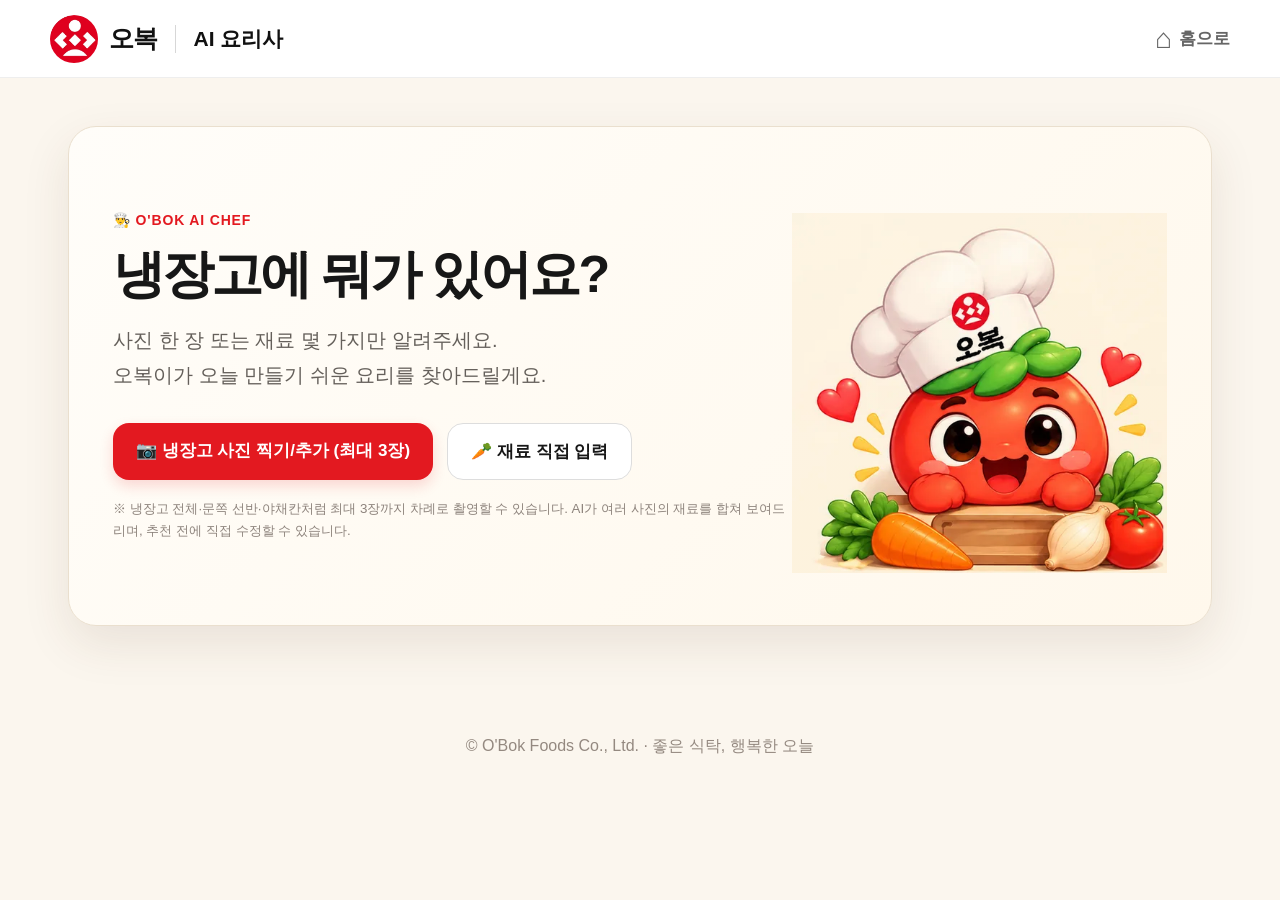
==== chef/index.html @ 9f9d56bb "Add files via upload" ====
<!doctype html>
<html lang="ko">
<head>
<meta charset="utf-8">
<meta name="viewport" content="width=device-width,initial-scale=1">
<title>오복 AI 요리사 | 오복식품</title>
<meta name="description" content="냉장고 사진이나 재료를 알려주면 오복이가 만들 수 있는 요리를 추천해드립니다.">
<link rel="stylesheet" href="obok-chef.css?v=5.2">
</head>
<body>
<header class="topbar">
  <a class="brand" href="../">
    <img class="brand-symbol" src="obok-symbol.webp" alt="오복 로고">
    <strong>오복</strong>
    <span>AI 요리사</span>
  </a>
  <a class="home" href="../"><span class="home-icon">⌂</span> 홈으로</a>
</header>

<main>
  <section class="hero card">
    <div class="hero-copy">
      <span class="eyebrow">👨‍🍳 O'BOK AI CHEF</span>
      <h1>냉장고에 뭐가 있어요?</h1>
      <p>사진 한 장 또는 재료 몇 가지만 알려주세요.<br>오복이가 오늘 만들기 쉬운 요리를 찾아드릴게요.</p>
      <div class="actions">
        <label class="primary upload">📷 냉장고 사진 찍기/추가 (최대 3장)
          <input id="photo" type="file" accept="image/*" capture="environment" multiple>
        </label>
        <button class="secondary" id="manualBtn">🥕 재료 직접 입력</button>
      </div>
      <small>※ 냉장고 전체·문쪽 선반·야채칸처럼 최대 3장까지 차례로 촬영할 수 있습니다. AI가 여러 사진의 재료를 합쳐 보여드리며, 추천 전에 직접 수정할 수 있습니다.</small>
    </div>
    <div class="chef-wrap">
      <img src="obok-chef.webp" alt="요리사 모자를 쓴 오복이">
    </div>
  </section>

  <section id="ingredients" class="card hidden">
    <div class="section-title">
      <div><span class="eyebrow">STEP 1</span><h2>오복이가 찾은 재료예요</h2></div>
      <span class="bubble">맞는지 확인해 주세요!</span>
    </div>
    <div id="photoName" class="photo-note"></div>
    <div class="chips" id="chips"></div>
    <div class="add-row">
      <input id="ingredientInput" placeholder="예: 두부, 감자, 닭고기">
      <button id="addBtn">+ 추가</button>
    </div>
    <div class="prefs">
      <label>인원<select id="people"><option>1명</option><option selected>2명</option><option>3~4명</option><option>5명 이상</option></select></label>
      <label>조리시간<select id="time"><option>10분 이내</option><option selected>20분 이내</option><option>30분 이내</option><option>상관없음</option></select></label>
    </div>
    <button class="primary wide" id="recommendBtn">🍳 이 재료로 요리 추천받기</button>
  </section>

  <section id="recommendations" class="hidden">
    <div class="section-head"><span class="eyebrow">STEP 2</span><h2>오늘은 이 요리 어때요?</h2><p>냉장고 재료를 최대한 활용한 쉬운 메뉴예요.</p></div>
    <div class="recipe-grid" id="recipeGrid"></div>
  </section>

  <section id="detail" class="card hidden">
    <button class="back" id="backBtn">← 다른 메뉴 보기</button>
    <div id="detailContent"></div>
  </section>
</main>

<footer>© O'Bok Foods Co., Ltd. · 좋은 식탁, 행복한 오늘</footer>
<script src="config.js?v=5.2"></script>
<script src="obok-chef.js?v=5.2"></script>
</body>
</html>
---- chef/obok-chef.css ----
:root{--red:#e31920;--red2:#b71016;--cream:#fffaf1;--ink:#171717;--muted:#6f6a66;--line:#eadfce;--green:#3f8d43;--shadow:0 18px 48px rgba(76,52,34,.10)}
*{box-sizing:border-box}
body{margin:0;background:#fbf6ee;color:var(--ink);font-family:Pretendard,"Noto Sans KR","Apple SD Gothic Neo",sans-serif}
.topbar{height:78px;background:#fff;display:flex;align-items:center;justify-content:space-between;padding:0 max(24px,calc((100vw - 1180px)/2));border-bottom:1px solid #eee;position:sticky;top:0;z-index:10}
.brand{display:flex;align-items:center;gap:11px;text-decoration:none;color:#111}
.brand-symbol{width:48px;height:48px;object-fit:contain;border-radius:50%}
.brand strong{font-size:25px;font-weight:900;letter-spacing:-.05em}
.brand span{font-size:21px;font-weight:800;border-left:1px solid #d7d7d7;padding-left:18px;margin-left:7px}
.home{color:#666;text-decoration:none;font-weight:800;font-size:17px;display:flex;align-items:center;gap:7px}
.home-icon{font-size:28px;line-height:1}
main{max-width:1180px;margin:auto;padding:48px 18px 80px}
.card{background:#fff;border:1px solid var(--line);border-radius:28px;box-shadow:var(--shadow);padding:32px}
.hero{display:grid;grid-template-columns:1.45fr .8fr;align-items:center;min-height:500px;background:linear-gradient(135deg,#fffdf9,#fff8ec);padding:52px 44px}
.eyebrow{font-size:14px;font-weight:900;color:var(--red);letter-spacing:.06em}
.hero h1{font-size:52px;line-height:1.12;margin:16px 0 20px;letter-spacing:-.055em}
.hero p{font-size:20px;line-height:1.75;color:#65605b;margin:0}
.hero small{display:block;color:#8d837c;margin-top:18px;line-height:1.6}
.chef-wrap{display:flex;align-items:flex-end;justify-content:center;height:100%}
.chef-wrap img{width:min(100%,465px);display:block;mix-blend-mode:multiply}
.actions{display:flex;gap:14px;flex-wrap:wrap;margin-top:30px}
button,.upload{border:0;border-radius:16px;padding:16px 23px;font-size:17px;font-weight:900;cursor:pointer;transition:.18s}
.primary{background:var(--red);color:#fff;box-shadow:0 6px 14px rgba(227,25,32,.16)}
.primary:hover{background:var(--red2);transform:translateY(-1px)}
.secondary{background:#fff;color:var(--ink);border:1px solid #ddd}
.secondary:hover{background:#fafafa}
.upload input{display:none}.wide{width:100%;margin-top:18px}.hidden{display:none!important}
#ingredients{margin-top:26px}.section-title{display:flex;justify-content:space-between;gap:14px;align-items:flex-start}
.section-title h2,.section-head h2{margin:6px 0 8px;font-size:30px}.bubble{background:#fff0e7;border-radius:999px;padding:10px 14px;color:#995135;font-size:13px;font-weight:800}
.photo-note{margin-top:12px;color:var(--green);font-weight:800}.chips{display:flex;gap:9px;flex-wrap:wrap;margin:20px 0}
.chip{background:#fff7ec;border:1px solid #f1d9b8;padding:10px 13px;border-radius:999px;font-weight:800;display:flex;align-items:center;gap:8px}
.chip button{padding:0;background:none;color:#b66;font-size:18px}.add-row{display:flex;gap:8px}
.add-row input{flex:1;padding:14px 16px;border:1px solid #ddd;border-radius:14px;font-size:16px}.add-row button{background:#312c28;color:#fff}
.prefs{display:grid;grid-template-columns:1fr 1fr;gap:12px;margin-top:18px}
.prefs label{display:flex;align-items:center;justify-content:space-between;background:#faf7f2;padding:12px 14px;border-radius:14px;font-weight:800}
.prefs select{border:0;background:transparent;font-size:15px}.section-head{margin:38px 4px 18px}.section-head p{color:var(--muted)}
.recipe-grid{display:grid;grid-template-columns:repeat(3,1fr);gap:16px}
.recipe{background:#fff;border:1px solid var(--line);border-radius:22px;padding:20px;box-shadow:var(--shadow);cursor:pointer;transition:.2s}
.recipe:hover{transform:translateY(-4px)}.recipe .emoji{font-size:42px}.recipe h3{margin:10px 0 8px;font-size:22px}.meta{color:#7c7066;font-size:14px}
.product-badge{display:inline-block;margin-top:12px;background:#fff0ed;color:var(--red);padding:7px 10px;border-radius:999px;font-size:13px;font-weight:900}
.back{background:none;padding:0;color:#777}.recipe-title{font-size:36px;margin:10px 0}.lead{color:#655c55;line-height:1.7}
.steps{display:grid;grid-template-columns:repeat(2,1fr);gap:12px;margin:22px 0}.step{background:var(--cream);padding:18px;border-radius:18px;border:1px solid #f0e0c7}
.step b{display:block;color:var(--red);margin-bottom:7px}.shop{margin-top:28px;border-top:1px solid #eee;padding-top:22px}.shop h3{font-size:26px;margin:0 0 14px}
.product{display:flex;align-items:center;gap:16px;padding:15px;border:1px solid #eee;border-radius:16px;margin:10px 0}.product img{width:70px;height:85px;object-fit:contain}
.product-copy{flex:1}.product-copy b{font-size:18px}.product-copy p{margin:5px 0;color:#736860;font-size:14px}
.buy{display:inline-block;background:var(--red);color:white;padding:10px 14px;border-radius:12px;text-decoration:none;font-weight:900}.buy.disabled{background:#aaa;pointer-events:none}
footer{text-align:center;color:#948980;padding:30px}
@media(max-width:760px){
 .topbar{height:64px;padding:0 14px}.brand-symbol{width:36px;height:36px}.brand strong{font-size:20px}.brand span{font-size:17px;padding-left:11px;margin-left:2px}.home{font-size:0}.home-icon{font-size:28px}
 main{padding:14px 12px 52px}.card{border-radius:22px;padding:20px}.hero{grid-template-columns:1fr;min-height:auto;padding:26px 22px 18px}
 .hero h1{font-size:38px;margin-top:12px}.hero p{font-size:16px}.chef-wrap{order:-1;height:auto;margin:-4px 0 8px}.chef-wrap img{width:270px}
 .actions{flex-direction:column;margin-top:22px}.actions>*{width:100%;text-align:center}.hero small{font-size:12px}
 .section-title{display:block}.bubble{display:inline-block;margin-top:8px}.prefs{grid-template-columns:1fr}.recipe-grid{grid-template-columns:1fr}
 .steps{grid-template-columns:1fr}.recipe-title{font-size:30px}.product{align-items:flex-start;flex-wrap:wrap}.product-copy{min-width:180px}
}

.photo-note[data-type="loading"]{color:#8a5b00}
.photo-note[data-type="success"]{color:#2f7d32}
.photo-note[data-type="error"]{color:#b3261e}
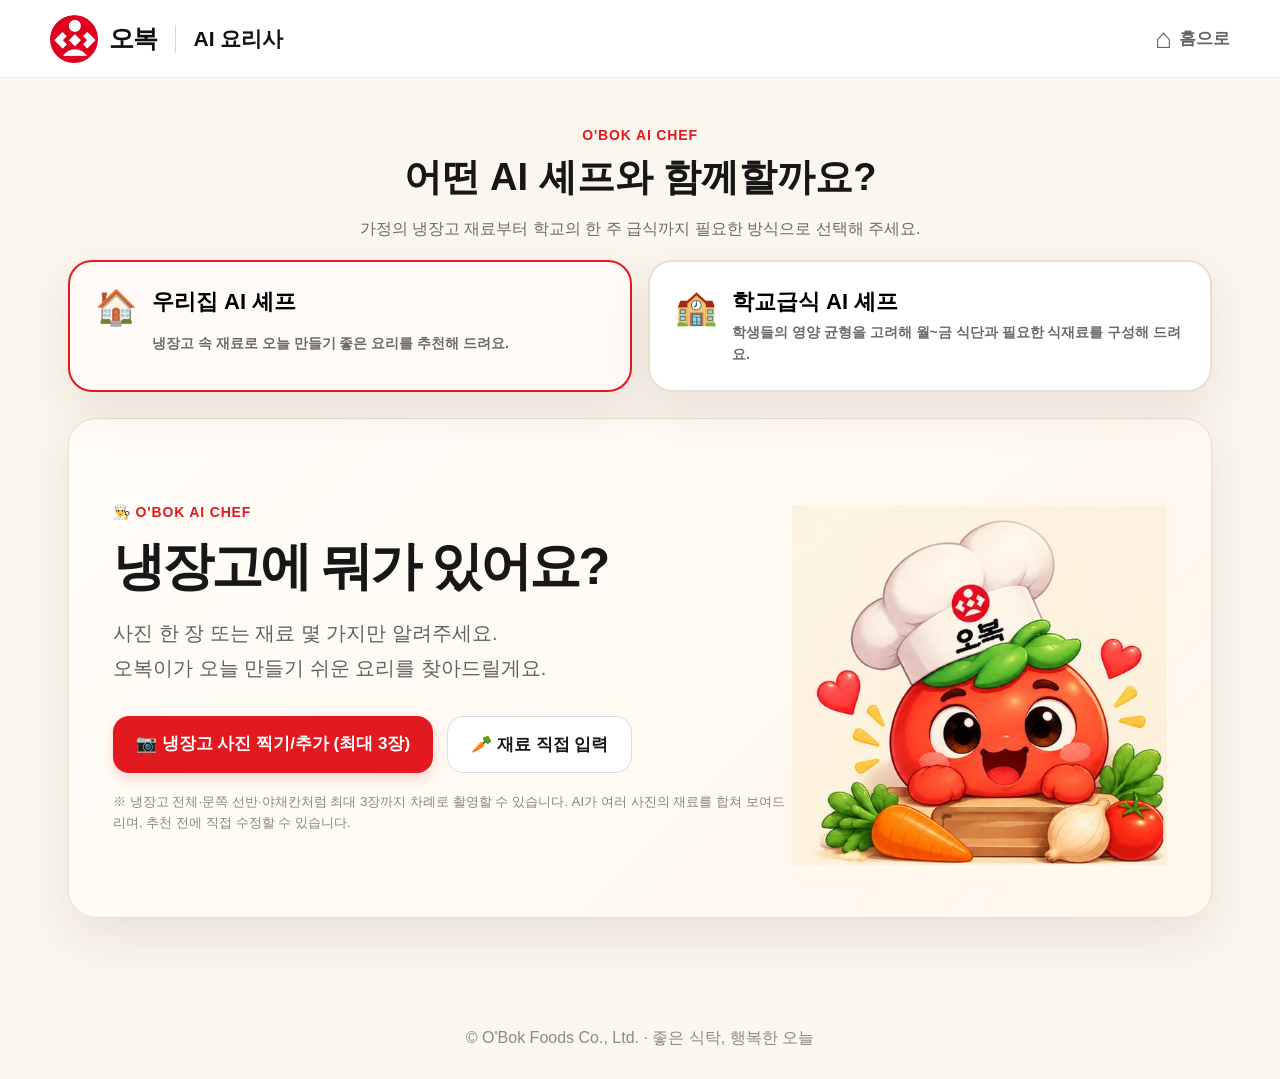
==== commit eadc98b2: "Add files via upload" ====
--- a/chef/index.html
+++ b/chef/index.html
@@ -5,7 +5,7 @@
 <meta name="viewport" content="width=device-width,initial-scale=1">
 <title>오복 AI 요리사 | 오복식품</title>
 <meta name="description" content="냉장고 사진이나 재료를 알려주면 오복이가 만들 수 있는 요리를 추천해드립니다.">
-<link rel="stylesheet" href="obok-chef.css?v=5.2">
+<link rel="stylesheet" href="obok-chef.css?v=6.0">
 </head>
 <body>
 <header class="topbar">
@@ -18,6 +18,14 @@
 </header>
 
 <main>
+  <section id="chefMode" class="mode-section">
+    <div class="mode-heading"><span class="eyebrow">O'BOK AI CHEF</span><h1>어떤 AI 셰프와 함께할까요?</h1><p>가정의 냉장고 재료부터 학교의 한 주 급식까지 필요한 방식으로 선택해 주세요.</p></div>
+    <div class="mode-grid">
+      <button class="mode-card active" id="homeChefMode" type="button"><span class="mode-icon">🏠</span><strong>우리집 AI 셰프</strong><span>냉장고 속 재료로 오늘 만들기 좋은 요리를 추천해 드려요.</span></button>
+      <button class="mode-card" id="schoolChefMode" type="button"><span class="mode-icon">🏫</span><strong>학교급식 AI 셰프</strong><span>학생들의 영양 균형을 고려해 월~금 식단과 필요한 식재료를 구성해 드려요.</span></button>
+    </div>
+  </section>
+  <div id="homeChefPanel">
   <section class="hero card">
     <div class="hero-copy">
       <span class="eyebrow">👨‍🍳 O'BOK AI CHEF</span>
@@ -63,10 +71,32 @@
     <button class="back" id="backBtn">← 다른 메뉴 보기</button>
     <div id="detailContent"></div>
   </section>
+  </div>
+  <section id="schoolChefPanel" class="school-panel hidden">
+    <div class="card school-hero">
+      <span class="eyebrow">🏫 SCHOOL MEAL AI CHEF</span>
+      <h1>한 주 급식, 오복 AI 셰프에게 맡겨보세요</h1>
+      <p>학교급과 급식 인원을 바탕으로 월~금 식단을 구성합니다. AI 제안은 영양사의 최종 검토를 위한 초안으로 사용해 주세요.</p>
+      <div class="school-form">
+        <label>학교급<select id="schoolLevel"><option>초등학교</option><option selected>중학교</option><option>고등학교</option></select></label>
+        <label>급식 인원<input id="schoolPeople" type="number" min="1" max="5000" value="500"></label>
+        <label>식단 기간<select id="schoolPeriod"><option selected>월~금 5일</option></select></label>
+        <label>1인당 식재료 예산(선택)<input id="schoolBudget" type="number" min="0" step="100" placeholder="예: 4500"></label>
+        <label class="school-wide">알레르기·제외 식재료<input id="schoolExclude" placeholder="예: 땅콩, 새우 / 없으면 비워두세요"></label>
+        <label class="school-wide">추가 요청<textarea id="schoolRequest" rows="3" placeholder="예: 수요일은 면 요리, 금요일은 학생 선호 메뉴"></textarea></label>
+      </div>
+      <button class="primary wide" id="schoolRecommendBtn">📅 한 주 급식 식단 만들기</button>
+      <small>※ 실제 제공 전 학교 영양사가 학교급식 관련 기준, 알레르기, 식재료 규격 및 학교별 영양관리 기준을 확인해 주세요.</small>
+    </div>
+    <section id="schoolResults" class="hidden">
+      <div class="section-head"><span class="eyebrow">WEEKLY MENU</span><h2>이번 주 급식 제안</h2><p>AI가 제안한 메뉴와 주요 식재료를 정리했어요.</p></div>
+      <div id="schoolMenuGrid" class="school-menu-grid"></div>
+    </section>
+  </section>
 </main>
 
 <footer>© O'Bok Foods Co., Ltd. · 좋은 식탁, 행복한 오늘</footer>
-<script src="config.js?v=5.2"></script>
-<script src="obok-chef.js?v=5.2"></script>
+<script src="config.js?v=6.0"></script>
+<script src="obok-chef.js?v=6.0"></script>
 </body>
 </html>
--- a/chef/obok-chef.css
+++ b/chef/obok-chef.css
@@ -56,3 +56,11 @@
 .photo-note[data-type="loading"]{color:#8a5b00}
 .photo-note[data-type="success"]{color:#2f7d32}
 .photo-note[data-type="error"]{color:#b3261e}
+
+.mode-section{margin-bottom:26px}.mode-heading{text-align:center;margin-bottom:20px}.mode-heading h1{font-size:38px;margin:8px 0 10px}.mode-heading p{color:var(--muted)}
+.mode-grid{display:grid;grid-template-columns:1fr 1fr;gap:16px}.mode-card{background:#fff;border:2px solid var(--line);border-radius:24px;padding:25px;text-align:left;box-shadow:var(--shadow);display:grid;grid-template-columns:auto 1fr;gap:5px 15px}
+.mode-card:hover,.mode-card.active{border-color:var(--red);background:#fffaf8}.mode-icon{font-size:34px;grid-row:1/3}.mode-card strong{font-size:22px}.mode-card span:last-child{font-size:14px;color:var(--muted);line-height:1.55}
+.school-hero h1{font-size:38px;margin:12px 0}.school-hero>p{color:var(--muted);line-height:1.7}.school-form{display:grid;grid-template-columns:1fr 1fr;gap:14px;margin-top:24px}
+.school-form label{font-weight:900;display:flex;flex-direction:column;gap:8px}.school-form input,.school-form select,.school-form textarea{width:100%;border:1px solid #ddd;border-radius:14px;padding:14px;background:#fff;font:inherit}.school-wide{grid-column:1/-1}
+.school-menu-grid{display:grid;grid-template-columns:repeat(3,1fr);gap:14px}.school-day{background:#fff;border:1px solid var(--line);border-radius:20px;padding:18px;box-shadow:var(--shadow)}.school-day h3{color:var(--red)}.school-day p{line-height:1.65}.school-day small{color:var(--muted)}
+@media(max-width:760px){.mode-grid,.school-form,.school-menu-grid{grid-template-columns:1fr}.school-wide{grid-column:auto}.mode-heading h1,.school-hero h1{font-size:30px}}
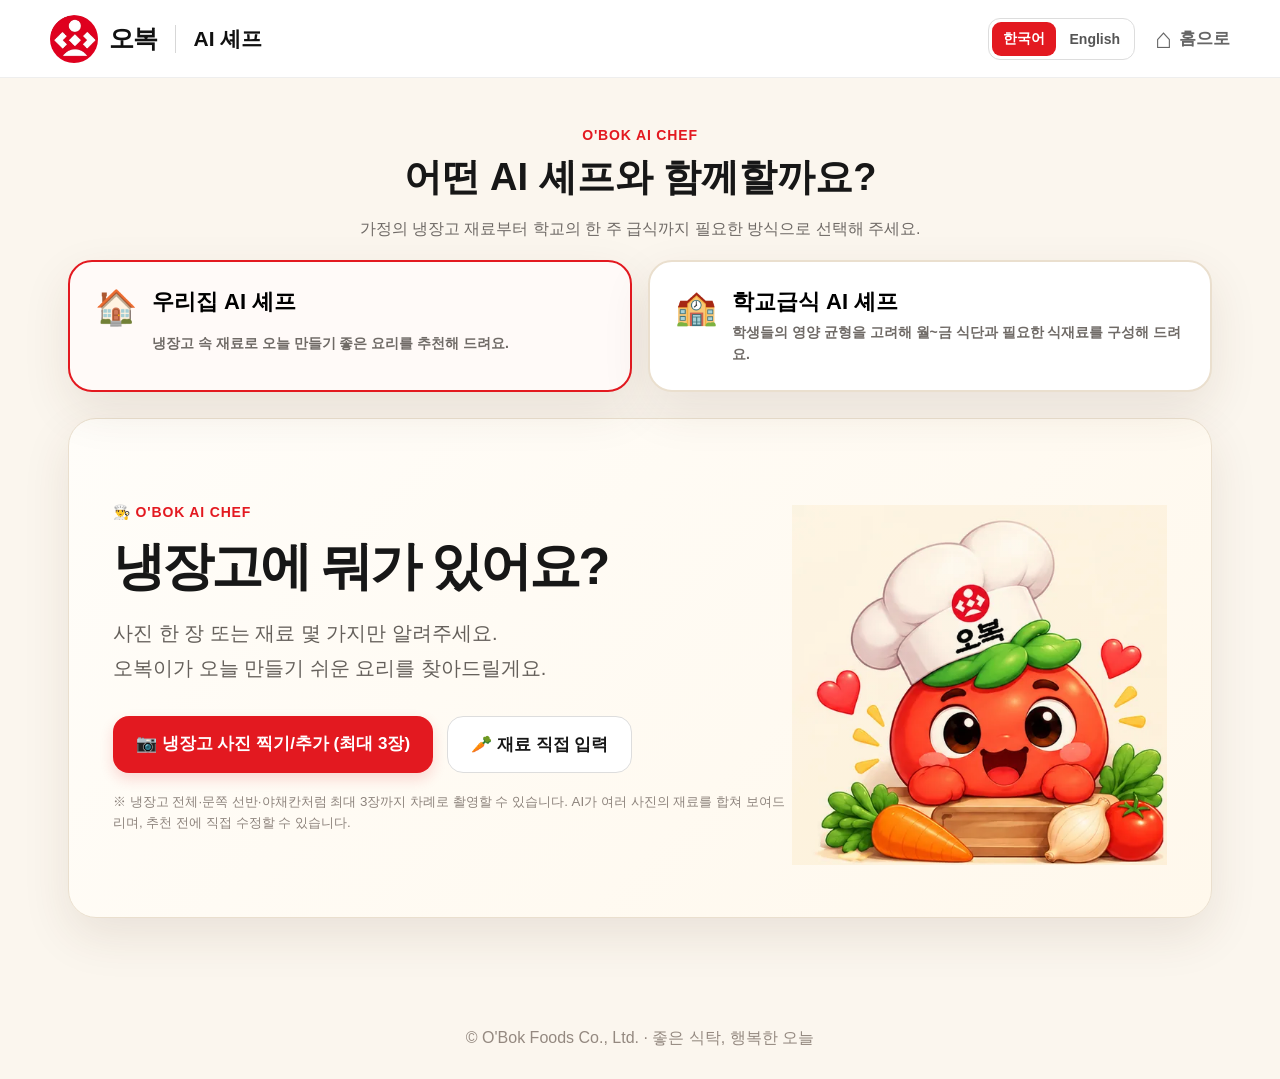
==== commit b9df9d9c: "Add files via upload" ====
--- a/chef/index.html
+++ b/chef/index.html
@@ -1,102 +1,99 @@
-<!doctype html>
+<!DOCTYPE html>
+
 <html lang="ko">
 <head>
-<meta charset="utf-8">
-<meta name="viewport" content="width=device-width,initial-scale=1">
-<title>오복 AI 요리사 | 오복식품</title>
-<meta name="description" content="냉장고 사진이나 재료를 알려주면 오복이가 만들 수 있는 요리를 추천해드립니다.">
-<link rel="stylesheet" href="obok-chef.css?v=6.0">
+<meta charset="utf-8"/>
+<meta content="width=device-width,initial-scale=1" name="viewport"/>
+<title>오복 AI 셰프 | 오복식품</title>
+<meta content="냉장고 사진이나 재료를 알려주면 오복이가 만들 수 있는 요리를 추천해드립니다." name="description"/>
+<link href="obok-chef.css?v=11.0" rel="stylesheet"/>
 </head>
 <body>
 <header class="topbar">
-  <a class="brand" href="../">
-    <img class="brand-symbol" src="obok-symbol.webp" alt="오복 로고">
-    <strong>오복</strong>
-    <span>AI 요리사</span>
-  </a>
-  <a class="home" href="../"><span class="home-icon">⌂</span> 홈으로</a>
-</header>
+<a class="brand" href="../">
+<img alt="오복 로고" class="brand-symbol" data-en-alt="OBOK logo" data-ko-alt="오복 로고" src="obok-symbol.webp"/>
+<strong><span data-en="OBOK" data-ko="오복">오복</span></strong>
+<span><span data-en="AI Chef" data-ko="AI 셰프">AI 셰프</span></span>
+</a>
 
+<div class="header-actions"><div aria-label="Language / 언어" class="language-switch" role="group"><button aria-pressed="true" data-language="ko" type="button">한국어</button><button aria-pressed="false" data-language="en" type="button">English</button></div><a class="home" href="../"><span class="home-icon">⌂</span><span data-en="Home" data-ko="홈으로">홈으로</span></a></div></header>
 <main>
-  <section id="chefMode" class="mode-section">
-    <div class="mode-heading"><span class="eyebrow">O'BOK AI CHEF</span><h1>어떤 AI 셰프와 함께할까요?</h1><p>가정의 냉장고 재료부터 학교의 한 주 급식까지 필요한 방식으로 선택해 주세요.</p></div>
-    <div class="mode-grid">
-      <button class="mode-card active" id="homeChefMode" type="button"><span class="mode-icon">🏠</span><strong>우리집 AI 셰프</strong><span>냉장고 속 재료로 오늘 만들기 좋은 요리를 추천해 드려요.</span></button>
-      <button class="mode-card" id="schoolChefMode" type="button"><span class="mode-icon">🏫</span><strong>학교급식 AI 셰프</strong><span>학생들의 영양 균형을 고려해 월~금 식단과 필요한 식재료를 구성해 드려요.</span></button>
-    </div>
-  </section>
-  <div id="homeChefPanel">
-  <section class="hero card">
-    <div class="hero-copy">
-      <span class="eyebrow">👨‍🍳 O'BOK AI CHEF</span>
-      <h1>냉장고에 뭐가 있어요?</h1>
-      <p>사진 한 장 또는 재료 몇 가지만 알려주세요.<br>오복이가 오늘 만들기 쉬운 요리를 찾아드릴게요.</p>
-      <div class="actions">
-        <label class="primary upload">📷 냉장고 사진 찍기/추가 (최대 3장)
-          <input id="photo" type="file" accept="image/*" capture="environment" multiple>
-        </label>
-        <button class="secondary" id="manualBtn">🥕 재료 직접 입력</button>
-      </div>
-      <small>※ 냉장고 전체·문쪽 선반·야채칸처럼 최대 3장까지 차례로 촬영할 수 있습니다. AI가 여러 사진의 재료를 합쳐 보여드리며, 추천 전에 직접 수정할 수 있습니다.</small>
-    </div>
-    <div class="chef-wrap">
-      <img src="obok-chef.webp" alt="요리사 모자를 쓴 오복이">
-    </div>
-  </section>
-
-  <section id="ingredients" class="card hidden">
-    <div class="section-title">
-      <div><span class="eyebrow">STEP 1</span><h2>오복이가 찾은 재료예요</h2></div>
-      <span class="bubble">맞는지 확인해 주세요!</span>
-    </div>
-    <div id="photoName" class="photo-note"></div>
-    <div class="chips" id="chips"></div>
-    <div class="add-row">
-      <input id="ingredientInput" placeholder="예: 두부, 감자, 닭고기">
-      <button id="addBtn">+ 추가</button>
-    </div>
-    <div class="prefs">
-      <label>인원<select id="people"><option>1명</option><option selected>2명</option><option>3~4명</option><option>5명 이상</option></select></label>
-      <label>조리시간<select id="time"><option>10분 이내</option><option selected>20분 이내</option><option>30분 이내</option><option>상관없음</option></select></label>
-    </div>
-    <button class="primary wide" id="recommendBtn">🍳 이 재료로 요리 추천받기</button>
-  </section>
-
-  <section id="recommendations" class="hidden">
-    <div class="section-head"><span class="eyebrow">STEP 2</span><h2>오늘은 이 요리 어때요?</h2><p>냉장고 재료를 최대한 활용한 쉬운 메뉴예요.</p></div>
-    <div class="recipe-grid" id="recipeGrid"></div>
-  </section>
-
-  <section id="detail" class="card hidden">
-    <button class="back" id="backBtn">← 다른 메뉴 보기</button>
-    <div id="detailContent"></div>
-  </section>
-  </div>
-  <section id="schoolChefPanel" class="school-panel hidden">
-    <div class="card school-hero">
-      <span class="eyebrow">🏫 SCHOOL MEAL AI CHEF</span>
-      <h1>한 주 급식, 오복 AI 셰프에게 맡겨보세요</h1>
-      <p>학교급과 급식 인원을 바탕으로 월~금 식단을 구성합니다. AI 제안은 영양사의 최종 검토를 위한 초안으로 사용해 주세요.</p>
-      <div class="school-form">
-        <label>학교급<select id="schoolLevel"><option>초등학교</option><option selected>중학교</option><option>고등학교</option></select></label>
-        <label>급식 인원<input id="schoolPeople" type="number" min="1" max="5000" value="500"></label>
-        <label>식단 기간<select id="schoolPeriod"><option selected>월~금 5일</option></select></label>
-        <label>1인당 식재료 예산(선택)<input id="schoolBudget" type="number" min="0" step="100" placeholder="예: 4500"></label>
-        <label class="school-wide">알레르기·제외 식재료<input id="schoolExclude" placeholder="예: 땅콩, 새우 / 없으면 비워두세요"></label>
-        <label class="school-wide">추가 요청<textarea id="schoolRequest" rows="3" placeholder="예: 수요일은 면 요리, 금요일은 학생 선호 메뉴"></textarea></label>
-      </div>
-      <button class="primary wide" id="schoolRecommendBtn">📅 한 주 급식 식단 만들기</button>
-      <small>※ 실제 제공 전 학교 영양사가 학교급식 관련 기준, 알레르기, 식재료 규격 및 학교별 영양관리 기준을 확인해 주세요.</small>
-    </div>
-    <section id="schoolResults" class="hidden">
-      <div class="section-head"><span class="eyebrow">WEEKLY MENU</span><h2>이번 주 급식 제안</h2><p>AI가 제안한 메뉴와 주요 식재료를 정리했어요.</p></div>
-      <div id="schoolMenuGrid" class="school-menu-grid"></div>
-    </section>
-  </section>
+<section class="mode-section" id="chefMode">
+<div class="mode-heading"><span class="eyebrow">O'BOK AI CHEF</span><h1><span data-en="Which AI chef would you like?" data-ko="어떤 AI 셰프와 함께할까요?">어떤 AI 셰프와 함께할까요?</span></h1><p><span data-en="Choose recipes for your fridge or a weekly school meal plan." data-ko="가정의 냉장고 재료부터 학교의 한 주 급식까지 필요한 방식으로 선택해 주세요.">가정의 냉장고 재료부터 학교의 한 주 급식까지 필요한 방식으로 선택해 주세요.</span></p></div>
+<div class="mode-grid">
+<button class="mode-card active" id="homeChefMode" type="button"><span class="mode-icon">🏠</span><strong><span data-en="Home AI Chef" data-ko="우리집 AI 셰프">우리집 AI 셰프</span></strong><span><span data-en="Discover easy recipes using ingredients in your fridge." data-ko="냉장고 속 재료로 오늘 만들기 좋은 요리를 추천해 드려요.">냉장고 속 재료로 오늘 만들기 좋은 요리를 추천해 드려요.</span></span></button>
+<button class="mode-card" id="schoolChefMode" type="button"><span class="mode-icon">🏫</span><strong><span data-en="School Meal AI Chef" data-ko="학교급식 AI 셰프">학교급식 AI 셰프</span></strong><span><span data-en="Draft a balanced Monday–Friday menu and ingredient list for students." data-ko="학생들의 영양 균형을 고려해 월~금 식단과 필요한 식재료를 구성해 드려요.">학생들의 영양 균형을 고려해 월~금 식단과 필요한 식재료를 구성해 드려요.</span></span></button>
+</div>
+</section>
+<div id="homeChefPanel">
+<section class="hero card">
+<div class="hero-copy">
+<span class="eyebrow">👨‍🍳 O'BOK AI CHEF</span>
+<h1><span data-en="What’s in your fridge?" data-ko="냉장고에 뭐가 있어요?">냉장고에 뭐가 있어요?</span></h1>
+<p><span data-en="Upload a photo or tell us a few ingredients." data-ko="사진 한 장 또는 재료 몇 가지만 알려주세요.">사진 한 장 또는 재료 몇 가지만 알려주세요.</span><br/><span data-en="OBOK will help you find something easy to cook today." data-ko="오복이가 오늘 만들기 쉬운 요리를 찾아드릴게요.">오복이가 오늘 만들기 쉬운 요리를 찾아드릴게요.</span></p>
+<div class="actions">
+<label class="primary upload"><span data-en="📷 Take / add fridge photos (up to 3)" data-ko="📷 냉장고 사진 찍기/추가 (최대 3장)">📷 냉장고 사진 찍기/추가 (최대 3장)</span><input accept="image/*" capture="environment" id="photo" multiple="" type="file"/>
+</label>
+<button class="secondary" id="manualBtn"><span data-en="🥕 Enter ingredients" data-ko="🥕 재료 직접 입력">🥕 재료 직접 입력</span></button>
+</div>
+<small><span data-en="Take up to 3 photos of your fridge, door shelves or vegetable drawer. Review and edit the detected ingredients before requesting recipes." data-ko="※ 냉장고 전체·문쪽 선반·야채칸처럼 최대 3장까지 차례로 촬영할 수 있습니다. AI가 여러 사진의 재료를 합쳐 보여드리며, 추천 전에 직접 수정할 수 있습니다.">※ 냉장고 전체·문쪽 선반·야채칸처럼 최대 3장까지 차례로 촬영할 수 있습니다. AI가 여러 사진의 재료를 합쳐 보여드리며, 추천 전에 직접 수정할 수 있습니다.</span></small>
+</div>
+<div class="chef-wrap">
+<img alt="요리사 모자를 쓴 오복이" data-en-alt="OBOK mascot wearing a chef hat" data-ko-alt="요리사 모자를 쓴 오복이" src="obok-chef.webp"/>
+</div>
+</section>
+<section class="card hidden" id="ingredients">
+<div class="section-title">
+<div><span class="eyebrow">STEP 1</span><h2><span data-en="Your ingredients" data-ko="오복이가 찾은 재료예요">오복이가 찾은 재료예요</span></h2></div>
+<span class="bubble"><span data-en="Please check the ingredients!" data-ko="맞는지 확인해 주세요!">맞는지 확인해 주세요!</span></span>
+</div>
+<div class="photo-note" id="photoName"></div>
+<div class="chips" id="chips"></div>
+<div class="add-row">
+<input data-en-placeholder="e.g. chicken, potatoes, onions" data-ko-placeholder="예: 두부, 감자, 닭고기" id="ingredientInput" placeholder="예: 두부, 감자, 닭고기"/>
+<button id="addBtn"><span data-en="+ Add" data-ko="+ 추가">+ 추가</span></button>
+</div>
+<div class="prefs">
+<label><span data-en="Servings" data-ko="인원">인원</span><select id="people"><option data-en="1 person" data-ko="1명" value="1명">1명</option><option data-en="2 people" data-ko="2명" selected="" value="2명">2명</option><option data-en="3 people" data-ko="3명" value="3명">3명</option><option data-en="4 people" data-ko="4명" value="4명">4명</option><option data-en="5 people" data-ko="5명" value="5명">5명</option><option data-en="6 people" data-ko="6명" value="6명">6명</option></select></label>
+<label><span data-en="Season" data-ko="계절">계절</span><select id="season"><option data-en="Current season" data-ko="현재 계절" value="자동">현재 계절</option><option data-en="Spring" data-ko="봄" value="봄">봄</option><option data-en="Summer" data-ko="여름" value="여름">여름</option><option data-en="Autumn" data-ko="가을" value="가을">가을</option><option data-en="Winter" data-ko="겨울" value="겨울">겨울</option></select></label><label><span data-en="Cooking time" data-ko="조리시간">조리시간</span><select id="time"><option data-en="Up to 10 min" data-ko="10분 이내" value="10분 이내">10분 이내</option><option data-en="Up to 20 min" data-ko="20분 이내" selected="" value="20분 이내">20분 이내</option><option data-en="Up to 30 min" data-ko="30분 이내" value="30분 이내">30분 이내</option><option data-en="Any time" data-ko="상관없음" value="상관없음">상관없음</option></select></label>
+</div>
+<button class="primary wide" id="recommendBtn"><span data-en="🍳 Find recipes with these ingredients" data-ko="🍳 이 재료로 요리 추천받기">🍳 이 재료로 요리 추천받기</span></button>
+</section>
+<section class="hidden" id="recommendations">
+<div class="section-head"><span class="eyebrow">STEP 2</span><h2><span data-en="How about these recipes?" data-ko="오늘은 이 요리 어때요?">오늘은 이 요리 어때요?</span></h2><p><span data-en="Easy recipes that make the most of your ingredients." data-ko="냉장고 재료를 최대한 활용한 쉬운 메뉴예요.">냉장고 재료를 최대한 활용한 쉬운 메뉴예요.</span></p></div>
+<div class="recipe-grid" id="recipeGrid"></div>
+</section>
+<section class="card hidden" id="detail">
+<button class="back" id="backBtn"><span data-en="← Back to recipes" data-ko="← 다른 메뉴 보기">← 다른 메뉴 보기</span></button>
+<div id="detailContent"></div>
+</section>
+</div>
+<section class="school-panel hidden" id="schoolChefPanel">
+<div class="card school-hero">
+<span class="eyebrow">🏫 SCHOOL MEAL AI CHEF</span>
+<h1><span data-en="Plan your school meals with OBOK AI Chef" data-ko="한 주 급식, 오복 AI 셰프에게 맡겨보세요">한 주 급식, 오복 AI 셰프에게 맡겨보세요</span></h1>
+<p><span data-en="Create a Monday–Friday menu for your school and student count. This is a draft for final review by a qualified school nutritionist." data-ko="학교급과 급식 인원을 바탕으로 월~금 식단을 구성합니다. AI 제안은 영양사의 최종 검토를 위한 초안으로 사용해 주세요.">학교급과 급식 인원을 바탕으로 월~금 식단을 구성합니다. AI 제안은 영양사의 최종 검토를 위한 초안으로 사용해 주세요.</span></p>
+<div class="school-form">
+<label><span data-en="School level" data-ko="학교급">학교급</span><select id="schoolLevel"><option data-en="Elementary school" data-ko="초등학교" value="초등학교">초등학교</option><option data-en="Middle school" data-ko="중학교" selected="" value="중학교">중학교</option><option data-en="High school" data-ko="고등학교" value="고등학교">고등학교</option></select></label>
+<label><span data-en="Students served" data-ko="급식 인원">급식 인원</span><input id="schoolPeople" max="5000" min="1" type="number" value="500"/></label>
+<label><span data-en="Season" data-ko="계절">계절</span><select id="schoolSeason"><option data-en="Current season" data-ko="현재 계절" value="자동">현재 계절</option><option data-en="Spring" data-ko="봄" value="봄">봄</option><option data-en="Summer" data-ko="여름" value="여름">여름</option><option data-en="Autumn" data-ko="가을" value="가을">가을</option><option data-en="Winter" data-ko="겨울" value="겨울">겨울</option></select></label><label><span data-en="Menu period" data-ko="식단 기간">식단 기간</span><select id="schoolPeriod"><option data-en="Monday–Friday (5 days)" data-ko="월~금 5일" selected="" value="월~금 5일">월~금 5일</option></select></label>
+<label><span data-en="Ingredient budget per student (optional, KRW)" data-ko="1인당 식재료 예산(선택)">1인당 식재료 예산(선택)</span><input data-en-placeholder="e.g. 4500 (KRW)" data-ko-placeholder="예: 4500" id="schoolBudget" min="0" placeholder="예: 4500" step="100" type="number"/></label>
+<label class="school-wide"><span data-en="Allergies / excluded ingredients" data-ko="알레르기·제외 식재료">알레르기·제외 식재료</span><input data-en-placeholder="e.g. peanuts, shrimp / leave blank if none" data-ko-placeholder="예: 땅콩, 새우 / 없으면 비워두세요" id="schoolExclude" placeholder="예: 땅콩, 새우 / 없으면 비워두세요"/></label>
+<label class="school-wide"><span data-en="Required dishes (optional)" data-ko="꼭 포함할 음식(선택)">꼭 포함할 음식(선택)</span><input data-en-placeholder="e.g. noodles on Wednesday, stir-fried pork on Friday" data-ko-placeholder="예: 수요일 잔치국수, 금요일 제육볶음" id="schoolRequiredMenus" placeholder="예: 수요일 잔치국수, 금요일 제육볶음"/></label>
+<label class="school-wide"><span data-en="Excluded dishes (optional)" data-ko="제외할 음식(선택)">제외할 음식(선택)</span><input data-en-placeholder="e.g. curry, spicy soup / dishes to skip this week" data-ko-placeholder="예: 카레, 마라탕 / 이번 주에 넣지 않을 메뉴" id="schoolExcludedMenus" placeholder="예: 카레, 마라탕 / 이번 주에 넣지 않을 메뉴"/></label>
+<label class="school-wide"><span data-en="Additional requests" data-ko="추가 요청">추가 요청</span><textarea data-en-placeholder="e.g. noodles on Wednesday, student favorites on Friday" data-ko-placeholder="예: 수요일은 면 요리, 금요일은 학생 선호 메뉴" id="schoolRequest" placeholder="예: 수요일은 면 요리, 금요일은 학생 선호 메뉴" rows="3"></textarea></label>
+</div>
+<button class="primary wide" id="schoolRecommendBtn"><span data-en="📅 Create weekly school meal plan" data-ko="📅 한 주 급식 식단 만들기">📅 한 주 급식 식단 만들기</span></button>
+<small><span data-en="Before serving, have a qualified school nutritionist review applicable meal standards, allergies, ingredient specifications and nutrition requirements." data-ko="※ 실제 제공 전 학교 영양사가 학교급식 관련 기준, 알레르기, 식재료 규격 및 학교별 영양관리 기준을 확인해 주세요.">※ 실제 제공 전 학교 영양사가 학교급식 관련 기준, 알레르기, 식재료 규격 및 학교별 영양관리 기준을 확인해 주세요.</span></small>
+</div>
+<section class="hidden" id="schoolResults">
+<div class="section-head"><span class="eyebrow">WEEKLY MENU</span><h2><span data-en="This week’s school menu" data-ko="이번 주 급식 제안">이번 주 급식 제안</span></h2><p><span data-en="AI menu suggestions and ingredient quantities." data-ko="AI가 제안한 메뉴와 주요 식재료를 정리했어요.">AI가 제안한 메뉴와 주요 식재료를 정리했어요.</span></p></div>
+<div class="school-menu-grid" id="schoolMenuGrid"></div>
+</section>
+</section>
 </main>
-
-<footer>© O'Bok Foods Co., Ltd. · 좋은 식탁, 행복한 오늘</footer>
-<script src="config.js?v=6.0"></script>
-<script src="obok-chef.js?v=6.0"></script>
+<footer><span data-en="© O'Bok Foods Co., Ltd. · Good food, happy days" data-ko="© O'Bok Foods Co., Ltd. · 좋은 식탁, 행복한 오늘">© O'Bok Foods Co., Ltd. · 좋은 식탁, 행복한 오늘</span></footer>
+<script src="config.js?v=11.0"></script>
+<script src="obok-chef.js?v=11.0"></script>
 </body>
 </html>
--- a/chef/obok-chef.css
+++ b/chef/obok-chef.css
@@ -5,7 +5,7 @@
 .brand{display:flex;align-items:center;gap:11px;text-decoration:none;color:#111}
 .brand-symbol{width:48px;height:48px;object-fit:contain;border-radius:50%}
 .brand strong{font-size:25px;font-weight:900;letter-spacing:-.05em}
-.brand span{font-size:21px;font-weight:800;border-left:1px solid #d7d7d7;padding-left:18px;margin-left:7px}
+.brand>span{font-size:21px;font-weight:800;border-left:1px solid #d7d7d7;padding-left:18px;margin-left:7px}
 .home{color:#666;text-decoration:none;font-weight:800;font-size:17px;display:flex;align-items:center;gap:7px}
 .home-icon{font-size:28px;line-height:1}
 main{max-width:1180px;margin:auto;padding:48px 18px 80px}
@@ -45,7 +45,7 @@
 .buy{display:inline-block;background:var(--red);color:white;padding:10px 14px;border-radius:12px;text-decoration:none;font-weight:900}.buy.disabled{background:#aaa;pointer-events:none}
 footer{text-align:center;color:#948980;padding:30px}
 @media(max-width:760px){
- .topbar{height:64px;padding:0 14px}.brand-symbol{width:36px;height:36px}.brand strong{font-size:20px}.brand span{font-size:17px;padding-left:11px;margin-left:2px}.home{font-size:0}.home-icon{font-size:28px}
+ .topbar{height:64px;padding:0 14px}.brand-symbol{width:36px;height:36px}.brand strong{font-size:20px}.brand>span{font-size:17px;padding-left:11px;margin-left:2px}.home{font-size:0}.home-icon{font-size:28px}
  main{padding:14px 12px 52px}.card{border-radius:22px;padding:20px}.hero{grid-template-columns:1fr;min-height:auto;padding:26px 22px 18px}
  .hero h1{font-size:38px;margin-top:12px}.hero p{font-size:16px}.chef-wrap{order:-1;height:auto;margin:-4px 0 8px}.chef-wrap img{width:270px}
  .actions{flex-direction:column;margin-top:22px}.actions>*{width:100%;text-align:center}.hero small{font-size:12px}
@@ -59,8 +59,26 @@
 
 .mode-section{margin-bottom:26px}.mode-heading{text-align:center;margin-bottom:20px}.mode-heading h1{font-size:38px;margin:8px 0 10px}.mode-heading p{color:var(--muted)}
 .mode-grid{display:grid;grid-template-columns:1fr 1fr;gap:16px}.mode-card{background:#fff;border:2px solid var(--line);border-radius:24px;padding:25px;text-align:left;box-shadow:var(--shadow);display:grid;grid-template-columns:auto 1fr;gap:5px 15px}
-.mode-card:hover,.mode-card.active{border-color:var(--red);background:#fffaf8}.mode-icon{font-size:34px;grid-row:1/3}.mode-card strong{font-size:22px}.mode-card span:last-child{font-size:14px;color:var(--muted);line-height:1.55}
+.mode-card:hover,.mode-card.active{border-color:var(--red);background:#fffaf8}.mode-icon{font-size:34px;grid-row:1/3}.mode-card strong{font-size:22px}.mode-card>span:last-child{font-size:14px;color:var(--muted);line-height:1.55}
 .school-hero h1{font-size:38px;margin:12px 0}.school-hero>p{color:var(--muted);line-height:1.7}.school-form{display:grid;grid-template-columns:1fr 1fr;gap:14px;margin-top:24px}
 .school-form label{font-weight:900;display:flex;flex-direction:column;gap:8px}.school-form input,.school-form select,.school-form textarea{width:100%;border:1px solid #ddd;border-radius:14px;padding:14px;background:#fff;font:inherit}.school-wide{grid-column:1/-1}
 .school-menu-grid{display:grid;grid-template-columns:repeat(3,1fr);gap:14px}.school-day{background:#fff;border:1px solid var(--line);border-radius:20px;padding:18px;box-shadow:var(--shadow)}.school-day h3{color:var(--red)}.school-day p{line-height:1.65}.school-day small{color:var(--muted)}
 @media(max-width:760px){.mode-grid,.school-form,.school-menu-grid{grid-template-columns:1fr}.school-wide{grid-column:auto}.mode-heading h1,.school-hero h1{font-size:30px}}
+
+/* v6.1 school meal AI */
+.school-menu-grid{grid-template-columns:repeat(2,minmax(0,1fr));align-items:start}
+.school-day{padding:22px}.school-day h3{font-size:20px;margin:0 0 12px}.school-day h4{margin:18px 0 8px;font-size:14px}
+.school-menu-list{margin:0;padding:0;list-style:none;display:flex;flex-wrap:wrap;gap:7px}.school-menu-list li{background:#fff6f3;border:1px solid #f4ddd6;border-radius:999px;padding:7px 10px;font-weight:800;font-size:14px}
+.balance-note{background:#faf8f4;border-radius:12px;padding:11px 12px;color:var(--muted);font-size:13px}
+.school-ingredients,.weekly-shopping{list-style:none;margin:0;padding:0}.school-ingredients li,.weekly-shopping li{display:flex;justify-content:space-between;gap:16px;padding:7px 0;border-bottom:1px dashed #e7e0d8;font-size:13px}.school-ingredients b,.weekly-shopping b{white-space:nowrap}
+.school-products{display:flex;flex-wrap:wrap;gap:6px;margin-top:14px}.school-product{background:#fff0ef;color:var(--red);border-radius:999px;padding:6px 9px;font-size:12px;font-weight:900}
+.school-summary{margin-top:20px}.weekly-shopping{display:grid;grid-template-columns:repeat(2,minmax(0,1fr));column-gap:28px}.review-note{margin-top:18px;color:var(--muted);font-size:12px;line-height:1.6}
+@media(max-width:760px){.school-menu-grid,.weekly-shopping{grid-template-columns:1fr}}
+
+.nutrition-info{margin-top:24px;padding:18px;background:#f5f7f2;border-radius:14px;line-height:1.7}.nutrition-info h3,.nutrition-info h4{margin-top:0}.school-day ol{padding-left:22px;line-height:1.8}.prefs{flex-wrap:wrap}
+
+.nutrition-table{width:100%;border-collapse:collapse;margin:12px 0}.nutrition-table th,.nutrition-table td{padding:8px;border-bottom:1px solid #dce2d7;text-align:left}.nutrition-table td{text-align:right;font-weight:700}
+
+.header-actions{display:flex;align-items:center;gap:20px}.language-switch{display:flex;border:1px solid #ddd;border-radius:12px;padding:3px;gap:3px}.language-switch button{font-size:14px;padding:8px 11px;border-radius:9px;background:transparent;color:#555}.language-switch button[aria-pressed="true"]{background:var(--red);color:white}.language-switch button:disabled{opacity:.6;cursor:wait}button:focus-visible,a:focus-visible,select:focus-visible,input:focus-visible{outline:3px solid #3f8d43;outline-offset:3px}
+html[lang="en"] .hero h1{font-size:44px;letter-spacing:-.025em}html[lang="en"] .brand>span{font-size:20px}html[lang="en"] .prefs label{gap:10px}html[lang="en"] .prefs select{max-width:60%}
+@media(max-width:760px){.header-actions{gap:8px}.language-switch button{font-size:12px;padding:7px 8px}.brand>span{padding-left:7px!important;margin-left:0!important;font-size:15px!important}.brand{gap:6px}.brand strong{font-size:17px}.brand-symbol{width:30px;height:30px}html[lang="en"] .hero h1{font-size:34px}.add-row input{min-width:0}.add-row button{padding:12px}.school-ingredients b,.weekly-shopping b{white-space:normal}}
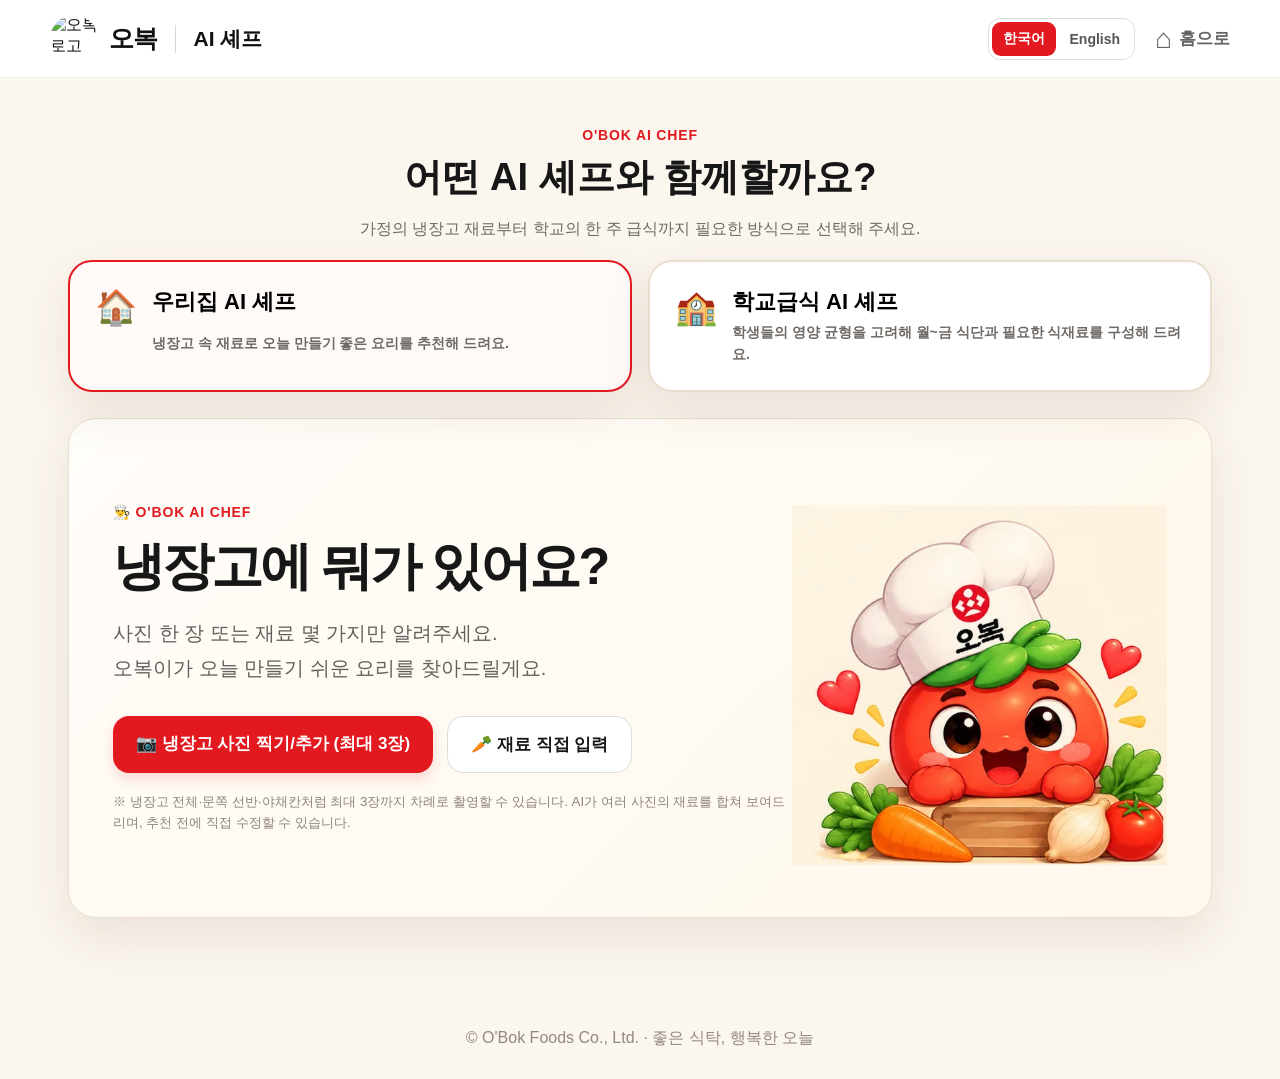
==== commit e16a26c6: "Add files via upload" ====
--- a/chef/index.html
+++ b/chef/index.html
@@ -6,12 +6,12 @@
 <meta content="width=device-width,initial-scale=1" name="viewport"/>
 <title>오복 AI 셰프 | 오복식품</title>
 <meta content="냉장고 사진이나 재료를 알려주면 오복이가 만들 수 있는 요리를 추천해드립니다." name="description"/>
-<link href="obok-chef.css?v=11.0" rel="stylesheet"/>
+<link href="obok-chef.css?v=12.0" rel="stylesheet"/>
 </head>
 <body>
 <header class="topbar">
 <a class="brand" href="../">
-<img alt="오복 로고" class="brand-symbol" data-en-alt="OBOK logo" data-ko-alt="오복 로고" src="obok-symbol.webp"/>
+<img alt="오복 로고" class="brand-symbol" data-en-alt="OBOK logo" data-ko-alt="오복 로고" src="../assets/obok-official-symbol.svg"/>
 <strong><span data-en="OBOK" data-ko="오복">오복</span></strong>
 <span><span data-en="AI Chef" data-ko="AI 셰프">AI 셰프</span></span>
 </a>
@@ -93,7 +93,7 @@
 </section>
 </main>
 <footer><span data-en="© O'Bok Foods Co., Ltd. · Good food, happy days" data-ko="© O'Bok Foods Co., Ltd. · 좋은 식탁, 행복한 오늘">© O'Bok Foods Co., Ltd. · 좋은 식탁, 행복한 오늘</span></footer>
-<script src="config.js?v=11.0"></script>
-<script src="obok-chef.js?v=11.0"></script>
+<script src="config.js?v=12.0"></script>
+<script src="obok-chef.js?v=12.0"></script>
 </body>
 </html>
--- a/chef/obok-chef.css
+++ b/chef/obok-chef.css
@@ -82,3 +82,6 @@
 .header-actions{display:flex;align-items:center;gap:20px}.language-switch{display:flex;border:1px solid #ddd;border-radius:12px;padding:3px;gap:3px}.language-switch button{font-size:14px;padding:8px 11px;border-radius:9px;background:transparent;color:#555}.language-switch button[aria-pressed="true"]{background:var(--red);color:white}.language-switch button:disabled{opacity:.6;cursor:wait}button:focus-visible,a:focus-visible,select:focus-visible,input:focus-visible{outline:3px solid #3f8d43;outline-offset:3px}
 html[lang="en"] .hero h1{font-size:44px;letter-spacing:-.025em}html[lang="en"] .brand>span{font-size:20px}html[lang="en"] .prefs label{gap:10px}html[lang="en"] .prefs select{max-width:60%}
 @media(max-width:760px){.header-actions{gap:8px}.language-switch button{font-size:12px;padding:7px 8px}.brand>span{padding-left:7px!important;margin-left:0!important;font-size:15px!important}.brand{gap:6px}.brand strong{font-size:17px}.brand-symbol{width:30px;height:30px}html[lang="en"] .hero h1{font-size:34px}.add-row input{min-width:0}.add-row button{padding:12px}.school-ingredients b,.weekly-shopping b{white-space:normal}}
+
+/* v12: show the recipe in each recommendation card. */
+.quick-recipe{border-top:1px solid var(--line);margin-top:16px;padding-top:12px}.quick-recipe h4{font-size:15px;margin:0 0 9px}.quick-recipe ol{padding-left:20px;margin:10px 0;font-size:13px;line-height:1.7}.quick-recipe li+li{margin-top:7px}.quick-ingredients{font-size:12px!important;line-height:1.6}.recipe{cursor:default}.recipe-detail-btn{margin-top:12px;background:#ef1420;color:white;border:0;border-radius:10px;padding:10px 14px;cursor:pointer;font-weight:700}.recipe-detail-btn:focus-visible{outline:3px solid #392f25;outline-offset:3px}.school-product{font-weight:700}
